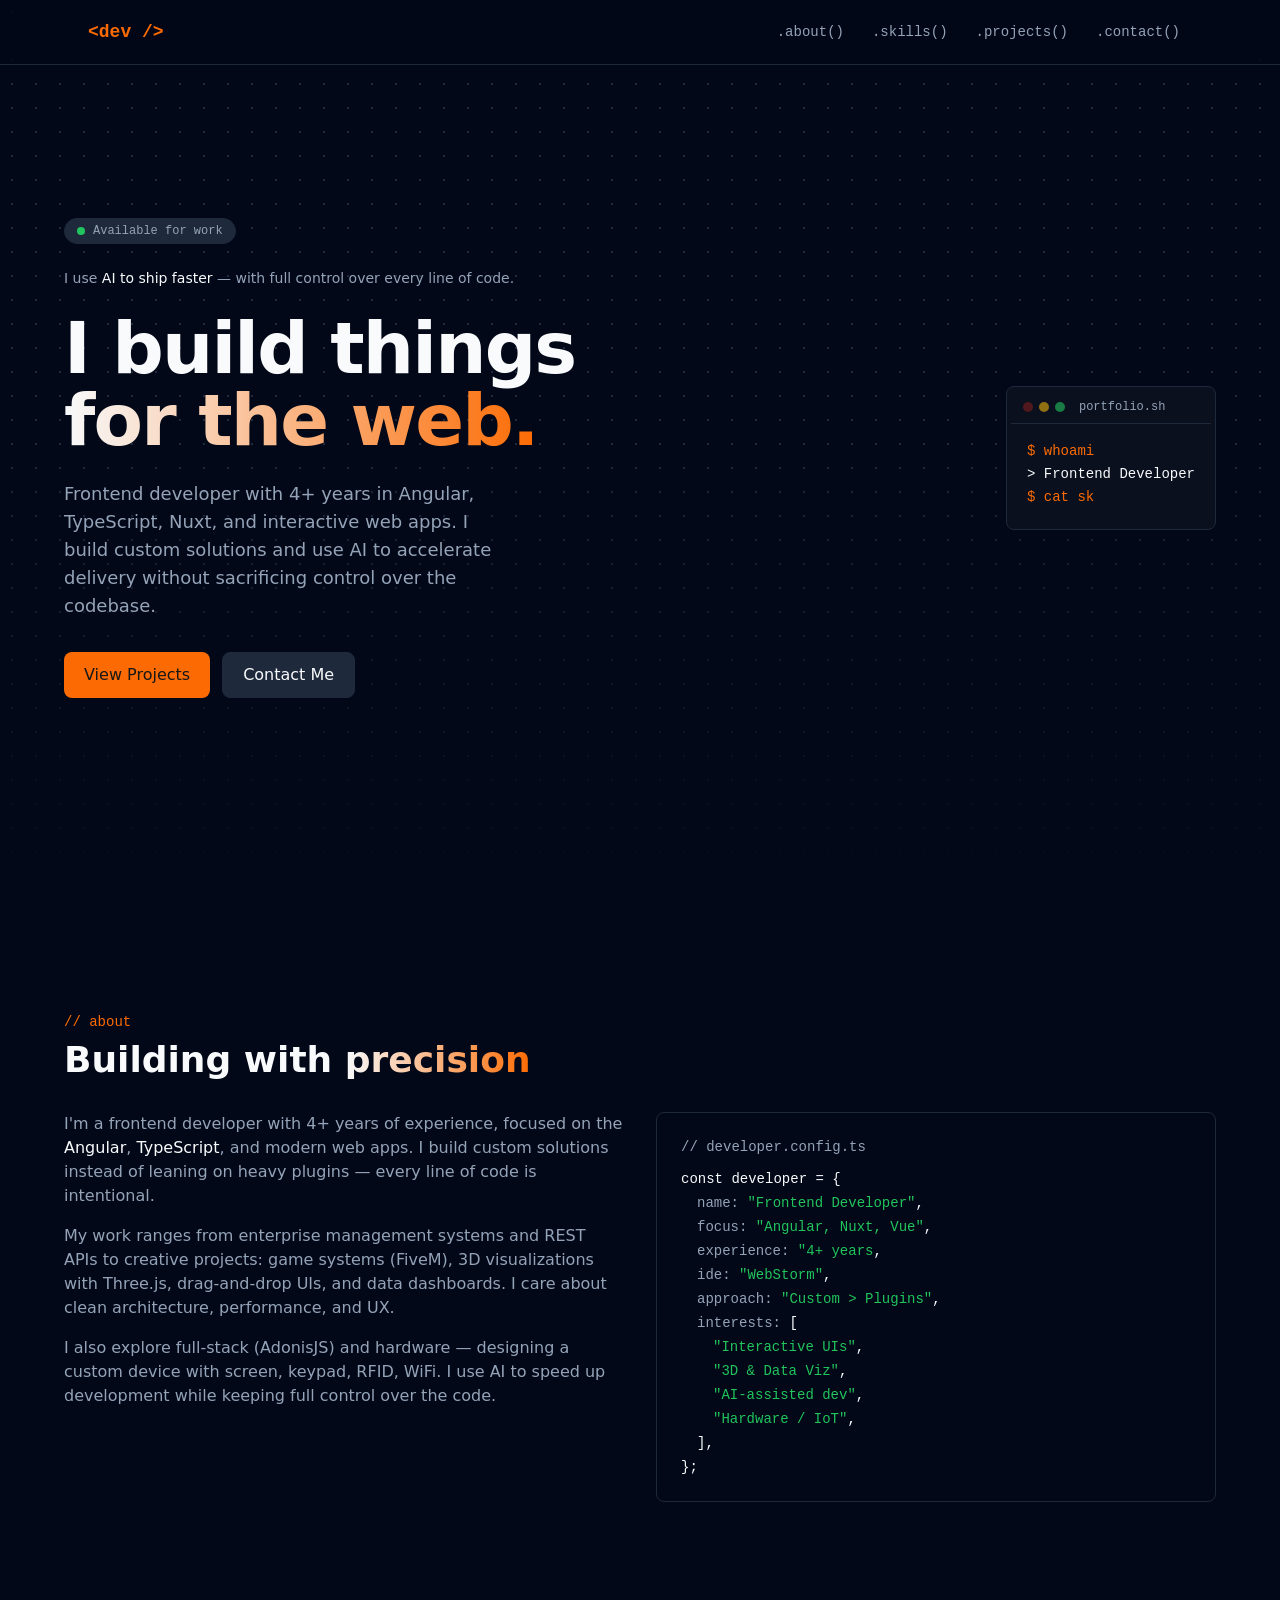
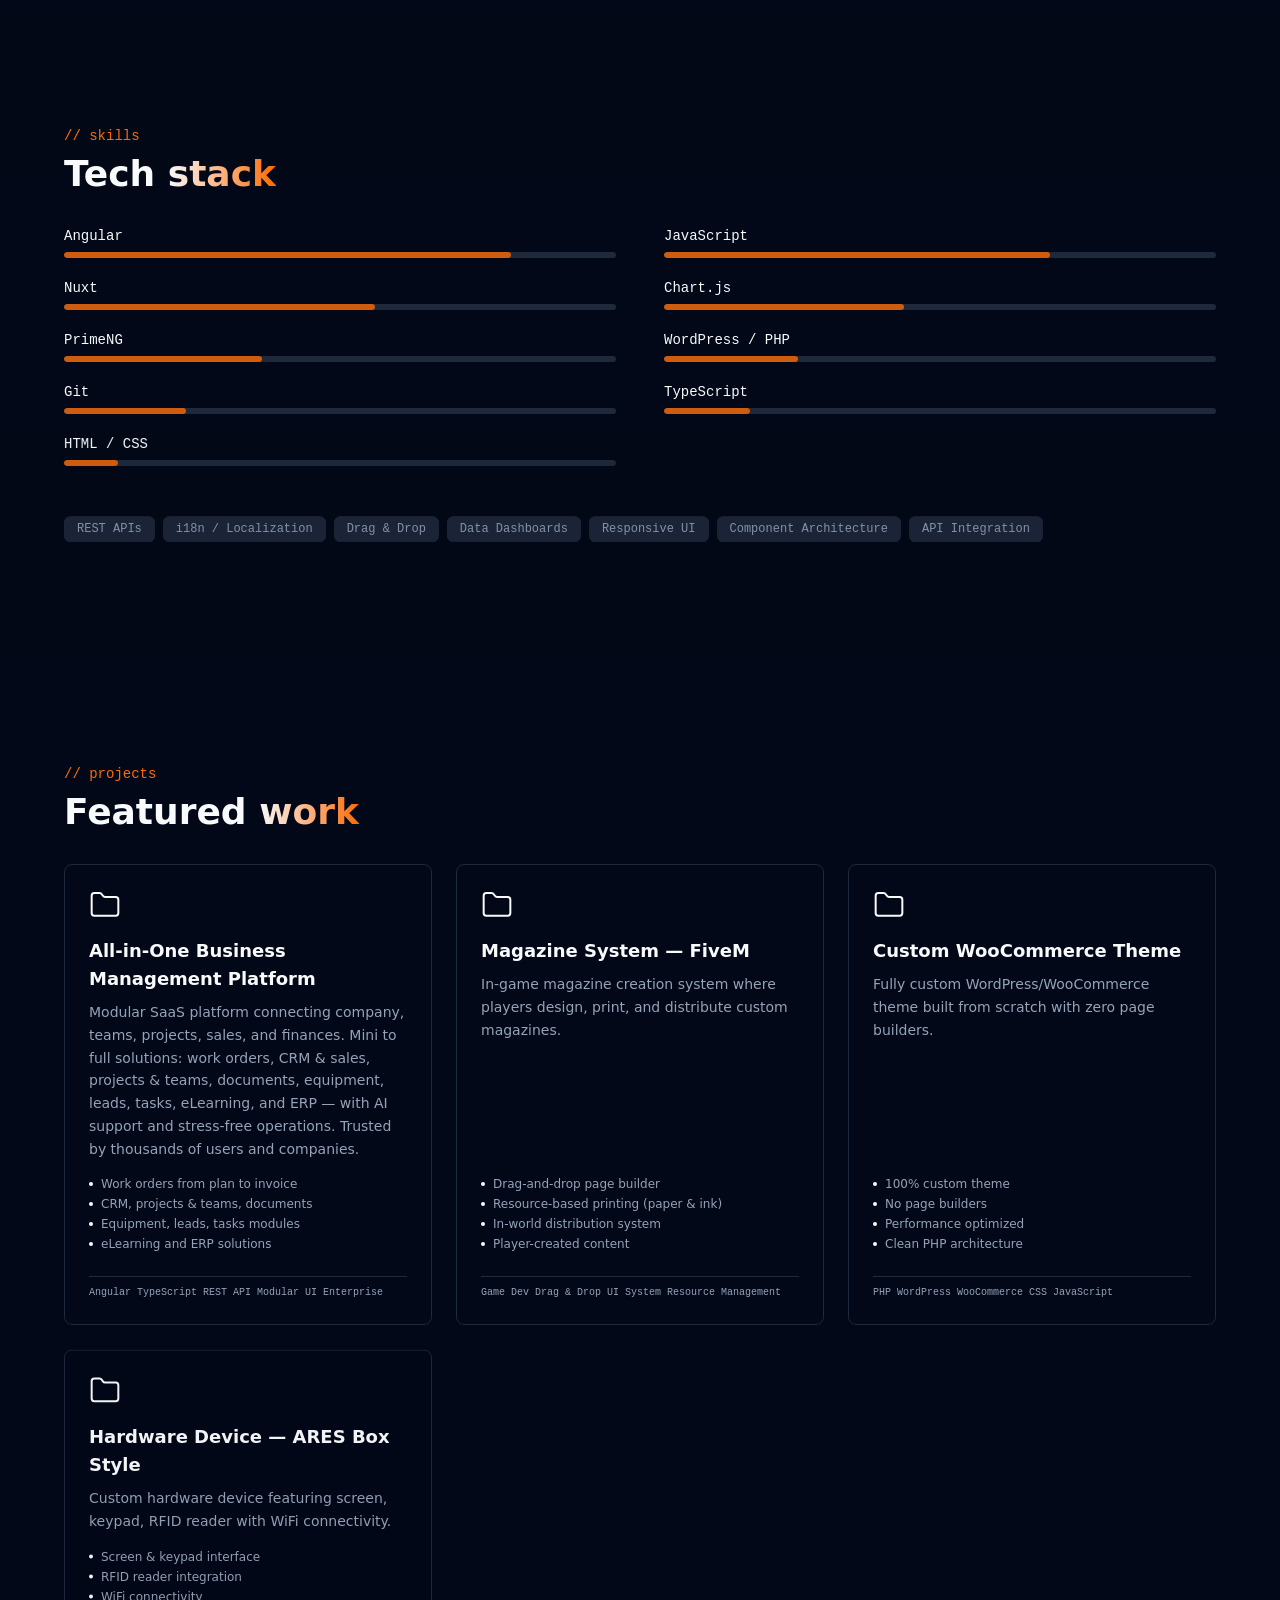
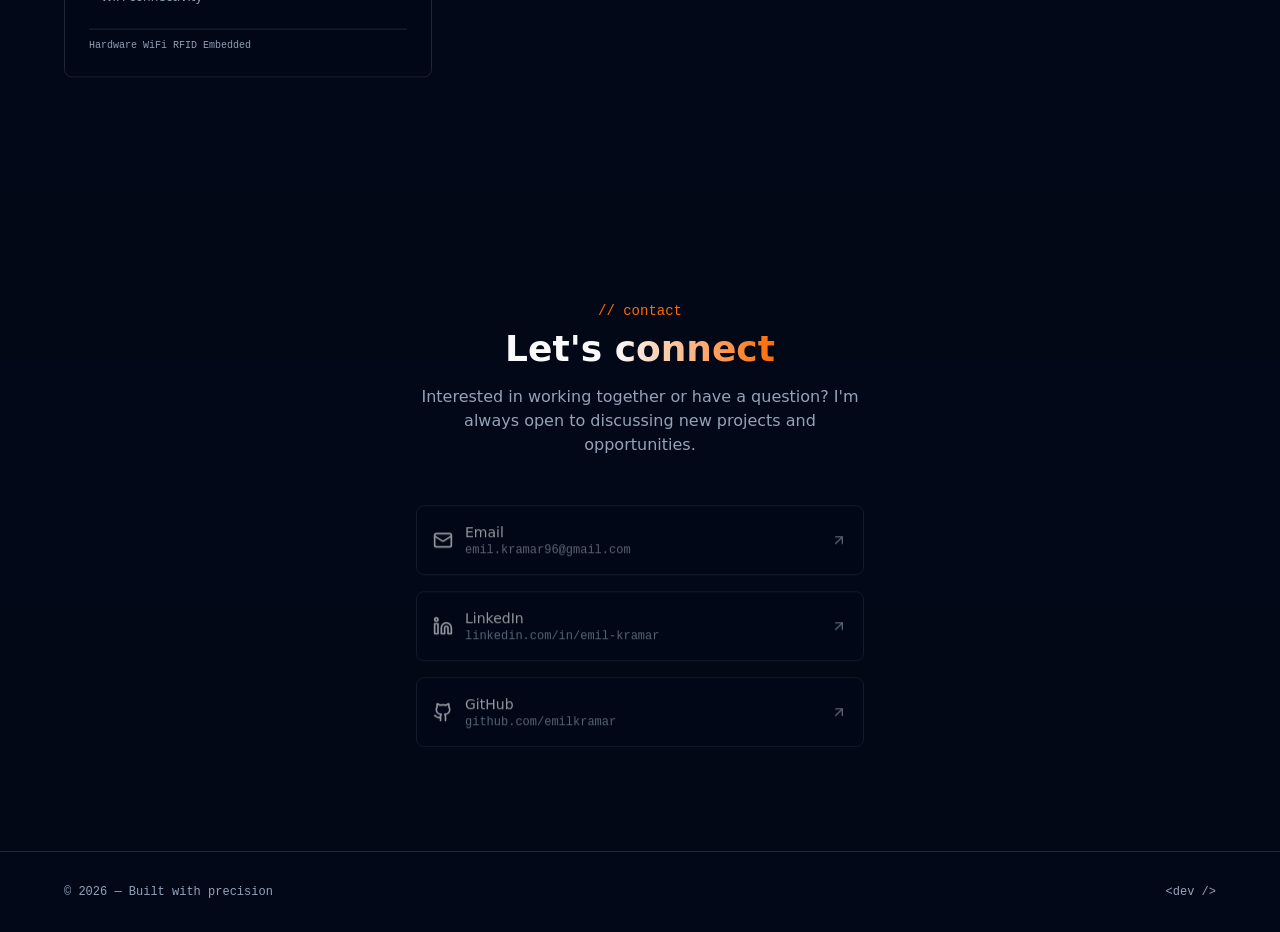
==== 200.html @ 864b54e6 "chore: new website" ====
<!DOCTYPE html><html><head><meta charset="utf-8"><meta name="viewport" content="width=device-width, initial-scale=1"><link rel="stylesheet" href="/_nuxt/entry.CVDHx2A9.css" crossorigin><link rel="modulepreload" as="script" crossorigin href="/_nuxt/D0ESFRKo.js"><script type="module" src="/_nuxt/D0ESFRKo.js" crossorigin></script></head><body><div id="__nuxt"></div><div id="teleports"></div><script>window.__NUXT__={};window.__NUXT__.config={public:{motion:{}},app:{baseURL:"/",buildId:"ab3ebd1c-940a-499d-b991-706740bbdeaf",buildAssetsDir:"/_nuxt/",cdnURL:""}}</script><script type="application/json" data-nuxt-data="nuxt-app" data-ssr="false" id="__NUXT_DATA__">[{"prerenderedAt":1,"serverRendered":2},1773310690649,false]</script></body></html>
---- _nuxt/entry.CVDHx2A9.css ----
*,::backdrop,:after,:before{--tw-border-spacing-x:0;--tw-border-spacing-y:0;--tw-translate-x:0;--tw-translate-y:0;--tw-rotate:0;--tw-skew-x:0;--tw-skew-y:0;--tw-scale-x:1;--tw-scale-y:1;--tw-pan-x: ;--tw-pan-y: ;--tw-pinch-zoom: ;--tw-scroll-snap-strictness:proximity;--tw-gradient-from-position: ;--tw-gradient-via-position: ;--tw-gradient-to-position: ;--tw-ordinal: ;--tw-slashed-zero: ;--tw-numeric-figure: ;--tw-numeric-spacing: ;--tw-numeric-fraction: ;--tw-ring-inset: ;--tw-ring-offset-width:0px;--tw-ring-offset-color:#fff;--tw-ring-color:#3b82f680;--tw-ring-offset-shadow:0 0 #0000;--tw-ring-shadow:0 0 #0000;--tw-shadow:0 0 #0000;--tw-shadow-colored:0 0 #0000;--tw-blur: ;--tw-brightness: ;--tw-contrast: ;--tw-grayscale: ;--tw-hue-rotate: ;--tw-invert: ;--tw-saturate: ;--tw-sepia: ;--tw-drop-shadow: ;--tw-backdrop-blur: ;--tw-backdrop-brightness: ;--tw-backdrop-contrast: ;--tw-backdrop-grayscale: ;--tw-backdrop-hue-rotate: ;--tw-backdrop-invert: ;--tw-backdrop-opacity: ;--tw-backdrop-saturate: ;--tw-backdrop-sepia: ;--tw-contain-size: ;--tw-contain-layout: ;--tw-contain-paint: ;--tw-contain-style: }:host,html{line-height:1.5;-webkit-text-size-adjust:100%;font-family:ui-sans-serif,system-ui,sans-serif,Apple Color Emoji,Segoe UI Emoji,Segoe UI Symbol,Noto Color Emoji;font-feature-settings:normal;font-variation-settings:normal;tab-size:4;-webkit-tap-highlight-color:transparent}sub,sup{font-size:75%;line-height:0;position:relative;vertical-align:initial}button,input:where([type=button]),input:where([type=reset]),input:where([type=submit]){-webkit-appearance:button;background-color:initial;background-image:none}progress{vertical-align:initial}.gap-x-12{column-gap:3rem}.from-transparent{--tw-gradient-from:#0000 var(--tw-gradient-from-position);--tw-gradient-to:#0000 var(--tw-gradient-to-position);--tw-gradient-stops:var(--tw-gradient-from),var(--tw-gradient-to)}.via-transparent{--tw-gradient-to:#0000 var(--tw-gradient-to-position);--tw-gradient-stops:var(--tw-gradient-from),#0000 var(--tw-gradient-via-position),var(--tw-gradient-to)}*,:after,:before{--tw-border-spacing-x:0;--tw-border-spacing-y:0;--tw-translate-x:0;--tw-translate-y:0;--tw-rotate:0;--tw-skew-x:0;--tw-skew-y:0;--tw-scale-x:1;--tw-scale-y:1;--tw-pan-x: ;--tw-pan-y: ;--tw-pinch-zoom: ;--tw-scroll-snap-strictness:proximity;--tw-gradient-from-position: ;--tw-gradient-via-position: ;--tw-gradient-to-position: ;--tw-ordinal: ;--tw-slashed-zero: ;--tw-numeric-figure: ;--tw-numeric-spacing: ;--tw-numeric-fraction: ;--tw-ring-inset: ;--tw-ring-offset-width:0px;--tw-ring-offset-color:#fff;--tw-ring-color:rgba(59,130,246,.5);--tw-ring-offset-shadow:0 0 #0000;--tw-ring-shadow:0 0 #0000;--tw-shadow:0 0 #0000;--tw-shadow-colored:0 0 #0000;--tw-blur: ;--tw-brightness: ;--tw-contrast: ;--tw-grayscale: ;--tw-hue-rotate: ;--tw-invert: ;--tw-saturate: ;--tw-sepia: ;--tw-drop-shadow: ;--tw-backdrop-blur: ;--tw-backdrop-brightness: ;--tw-backdrop-contrast: ;--tw-backdrop-grayscale: ;--tw-backdrop-hue-rotate: ;--tw-backdrop-invert: ;--tw-backdrop-opacity: ;--tw-backdrop-saturate: ;--tw-backdrop-sepia: ;--tw-contain-size: ;--tw-contain-layout: ;--tw-contain-paint: ;--tw-contain-style: }::backdrop{--tw-border-spacing-x:0;--tw-border-spacing-y:0;--tw-translate-x:0;--tw-translate-y:0;--tw-rotate:0;--tw-skew-x:0;--tw-skew-y:0;--tw-scale-x:1;--tw-scale-y:1;--tw-pan-x: ;--tw-pan-y: ;--tw-pinch-zoom: ;--tw-scroll-snap-strictness:proximity;--tw-gradient-from-position: ;--tw-gradient-via-position: ;--tw-gradient-to-position: ;--tw-ordinal: ;--tw-slashed-zero: ;--tw-numeric-figure: ;--tw-numeric-spacing: ;--tw-numeric-fraction: ;--tw-ring-inset: ;--tw-ring-offset-width:0px;--tw-ring-offset-color:#fff;--tw-ring-color:rgba(59,130,246,.5);--tw-ring-offset-shadow:0 0 #0000;--tw-ring-shadow:0 0 #0000;--tw-shadow:0 0 #0000;--tw-shadow-colored:0 0 #0000;--tw-blur: ;--tw-brightness: ;--tw-contrast: ;--tw-grayscale: ;--tw-hue-rotate: ;--tw-invert: ;--tw-saturate: ;--tw-sepia: ;--tw-drop-shadow: ;--tw-backdrop-blur: ;--tw-backdrop-brightness: ;--tw-backdrop-contrast: ;--tw-backdrop-grayscale: ;--tw-backdrop-hue-rotate: ;--tw-backdrop-invert: ;--tw-backdrop-opacity: ;--tw-backdrop-saturate: ;--tw-backdrop-sepia: ;--tw-contain-size: ;--tw-contain-layout: ;--tw-contain-paint: ;--tw-contain-style: }*,:after,:before{border:0 solid #e5e7eb;box-sizing:border-box}:after,:before{--tw-content:""}:host,html{line-height:1.5;-webkit-text-size-adjust:100%;font-family:ui-sans-serif,system-ui,sans-serif,Apple Color Emoji,Segoe UI Emoji,Segoe UI Symbol,Noto Color Emoji;font-feature-settings:normal;font-variation-settings:normal;-moz-tab-size:4;-o-tab-size:4;tab-size:4;-webkit-tap-highlight-color:transparent}body{line-height:inherit;margin:0}hr{border-top-width:1px;color:inherit;height:0}abbr:where([title]){-webkit-text-decoration:underline dotted;text-decoration:underline dotted}h1,h2,h3,h4,h5,h6{font-size:inherit;font-weight:inherit}a{color:inherit;text-decoration:inherit}b,strong{font-weight:bolder}code,kbd,pre,samp{font-family:ui-monospace,SFMono-Regular,Menlo,Monaco,Consolas,Liberation Mono,Courier New,monospace;font-feature-settings:normal;font-size:1em;font-variation-settings:normal}small{font-size:80%}sub,sup{font-size:75%;line-height:0;position:relative;vertical-align:baseline}sub{bottom:-.25em}sup{top:-.5em}table{border-collapse:collapse;border-color:inherit;text-indent:0}button,input,optgroup,select,textarea{color:inherit;font-family:inherit;font-feature-settings:inherit;font-size:100%;font-variation-settings:inherit;font-weight:inherit;letter-spacing:inherit;line-height:inherit;margin:0;padding:0}button,select{text-transform:none}button,input:where([type=button]),input:where([type=reset]),input:where([type=submit]){-webkit-appearance:button;background-color:transparent;background-image:none}:-moz-focusring{outline:auto}:-moz-ui-invalid{box-shadow:none}progress{vertical-align:baseline}::-webkit-inner-spin-button,::-webkit-outer-spin-button{height:auto}[type=search]{-webkit-appearance:textfield;outline-offset:-2px}::-webkit-search-decoration{-webkit-appearance:none}::-webkit-file-upload-button{-webkit-appearance:button;font:inherit}summary{display:list-item}blockquote,dd,dl,figure,h1,h2,h3,h4,h5,h6,hr,p,pre{margin:0}fieldset{margin:0}fieldset,legend{padding:0}menu,ol,ul{list-style:none;margin:0;padding:0}dialog{padding:0}textarea{resize:vertical}input::-moz-placeholder,textarea::-moz-placeholder{color:#9ca3af;opacity:1}input::placeholder,textarea::placeholder{color:#9ca3af;opacity:1}[role=button],button{cursor:pointer}:disabled{cursor:default}audio,canvas,embed,iframe,img,object,svg,video{display:block;vertical-align:middle}img,video{height:auto;max-width:100%}[hidden]:where(:not([hidden=until-found])){display:none}:root{--background:222.2 84% 4.9%;--foreground:210 40% 98%;--card:222.2 84% 4.9%;--card-foreground:210 40% 98%;--primary:210 40% 98%;--primary-foreground:222.2 47.4% 11.2%;--secondary:217.2 32.6% 17.5%;--secondary-foreground:210 40% 98%;--muted:217.2 32.6% 17.5%;--muted-foreground:215 20.2% 65.1%;--accent:217.2 32.6% 17.5%;--accent-foreground:210 40% 98%;--destructive:0 62.8% 30.6%;--destructive-foreground:210 40% 98%;--border:217.2 32.6% 17.5%;--input:217.2 32.6% 17.5%;--ring:212.7 26.8% 83.9%;--radius:.5rem;--terminal-bg:222.2 47.4% 8%;--terminal-green:142 71% 45%;--orange:25 98% 50%;--orange-foreground:0 0% 9%}*{border-color:hsl(var(--border))}body{background-color:hsl(var(--background));color:hsl(var(--foreground));-webkit-font-smoothing:antialiased;-moz-osx-font-smoothing:grayscale}.section-padding{padding:5rem 1.5rem}@media(min-width:768px){.section-padding{padding-bottom:7rem;padding-top:7rem}}.gradient-text{-webkit-background-clip:text;background-clip:text;background-image:linear-gradient(to right,hsl(var(--primary)),hsl(var(--orange)));color:transparent}.card-hover{transition-duration:.2s;transition-property:all;transition-timing-function:cubic-bezier(.4,0,.2,1)}.card-hover:hover{--tw-shadow:0 4px 6px -1px rgba(0,0,0,.1),0 2px 4px -2px rgba(0,0,0,.1);--tw-shadow-colored:0 4px 6px -1px var(--tw-shadow-color),0 2px 4px -2px var(--tw-shadow-color);box-shadow:var(--tw-ring-offset-shadow,0 0 #0000),var(--tw-ring-shadow,0 0 #0000),var(--tw-shadow);--tw-shadow-color:hsl(var(--primary)/.05);--tw-shadow:var(--tw-shadow-colored)}.project-card{transition:border-color .2s,box-shadow .2s}.project-card:hover{border-color:hsl(var(--orange));box-shadow:0 1px 3px #0000001a,0 1px 2px -1px #0000001a}.project-card:hover .project-card-title{color:hsl(var(--orange))}.project-card:hover .project-card-dot{background-color:hsl(var(--orange))}.contact-link-card{transition:border-color .2s}.contact-link-card:hover{border-color:hsl(var(--orange))}.contact-link-card:hover .contact-link-arrow{color:hsl(var(--orange))}.btn-orange{background-color:hsl(var(--orange));color:hsl(var(--orange-foreground))}.btn-orange:hover{filter:brightness(1.1)}.dot-grid{background-image:radial-gradient(circle,hsl(var(--border)) 1px,transparent 1px);background-size:24px 24px}.fixed{position:fixed}.absolute{position:absolute}.relative{position:relative}.inset-0{inset:0}.left-0{left:0}.right-0{right:0}.top-0{top:0}.z-50{z-index:50}.mx-auto{margin-left:auto;margin-right:auto}.mb-1\.5{margin-bottom:.375rem}.mb-10{margin-bottom:2.5rem}.mb-2{margin-bottom:.5rem}.mb-3{margin-bottom:.75rem}.mb-4{margin-bottom:1rem}.mb-6{margin-bottom:1.5rem}.mb-8{margin-bottom:2rem}.ml-0\.5{margin-left:.125rem}.ml-2{margin-left:.5rem}.mt-12{margin-top:3rem}.inline-block{display:inline-block}.flex{display:flex}.inline-flex{display:inline-flex}.grid{display:grid}.h-1{height:.25rem}.h-1\.5{height:.375rem}.h-2{height:.5rem}.h-2\.5{height:.625rem}.h-4{height:1rem}.h-full{height:100%}.min-h-screen{min-height:100vh}.w-1{width:.25rem}.w-2{width:.5rem}.w-2\.5{width:.625rem}.w-4{width:1rem}.w-full{width:100%}.max-w-6xl{max-width:72rem}.max-w-lg{max-width:32rem}.max-w-md{max-width:28rem}.flex-1{flex:1 1 0%}.shrink-0{flex-shrink:0}.translate-y-0\.5{--tw-translate-y:.125rem;transform:translate(var(--tw-translate-x),var(--tw-translate-y)) rotate(var(--tw-rotate)) skew(var(--tw-skew-x)) skewY(var(--tw-skew-y)) scaleX(var(--tw-scale-x)) scaleY(var(--tw-scale-y))}@keyframes pulse{50%{opacity:.5}}.animate-pulse{animation:pulse 2s cubic-bezier(.4,0,.6,1) infinite}.flex-col{flex-direction:column}.flex-wrap{flex-wrap:wrap}.items-start{align-items:flex-start}.items-center{align-items:center}.justify-between{justify-content:space-between}.gap-1{gap:.25rem}.gap-1\.5{gap:.375rem}.gap-12{gap:3rem}.gap-2{gap:.5rem}.gap-3{gap:.75rem}.gap-4{gap:1rem}.gap-6{gap:1.5rem}.gap-8{gap:2rem}.gap-x-12{-moz-column-gap:3rem;column-gap:3rem}.gap-y-5{row-gap:1.25rem}.space-y-1>:not([hidden])~:not([hidden]){--tw-space-y-reverse:0;margin-bottom:calc(.25rem*var(--tw-space-y-reverse));margin-top:calc(.25rem*(1 - var(--tw-space-y-reverse)))}.space-y-4>:not([hidden])~:not([hidden]){--tw-space-y-reverse:0;margin-bottom:calc(1rem*var(--tw-space-y-reverse));margin-top:calc(1rem*(1 - var(--tw-space-y-reverse)))}.space-y-6>:not([hidden])~:not([hidden]){--tw-space-y-reverse:0;margin-bottom:calc(1.5rem*var(--tw-space-y-reverse));margin-top:calc(1.5rem*(1 - var(--tw-space-y-reverse)))}.overflow-hidden{overflow:hidden}.rounded-full{border-radius:9999px}.rounded-lg{border-radius:var(--radius)}.rounded-md{border-radius:calc(var(--radius) - 2px)}.border{border-width:1px}.border-b{border-bottom-width:1px}.border-t{border-top-width:1px}.border-border{border-color:hsl(var(--border))}.bg-background{background-color:hsl(var(--background))}.bg-background\/80{background-color:hsl(var(--background)/.8)}.bg-card{background-color:hsl(var(--card))}.bg-card\/50{background-color:hsl(var(--card)/.5)}.bg-destructive\/60{background-color:hsl(var(--destructive)/.6)}.bg-orange{background-color:hsl(var(--orange))}.bg-primary{background-color:hsl(var(--primary))}.bg-secondary{background-color:hsl(var(--secondary))}.bg-yellow-500\/60{background-color:#eab30899}.bg-gradient-to-b{background-image:linear-gradient(to bottom,var(--tw-gradient-stops))}.from-transparent{--tw-gradient-from:transparent var(--tw-gradient-from-position);--tw-gradient-to:transparent var(--tw-gradient-to-position);--tw-gradient-stops:var(--tw-gradient-from),var(--tw-gradient-to)}.via-transparent{--tw-gradient-to:transparent var(--tw-gradient-to-position);--tw-gradient-stops:var(--tw-gradient-from),transparent var(--tw-gradient-via-position),var(--tw-gradient-to)}.to-background{--tw-gradient-to:hsl(var(--background)) var(--tw-gradient-to-position)}.p-1{padding:.25rem}.p-4{padding:1rem}.p-6{padding:1.5rem}.px-3{padding-left:.75rem;padding-right:.75rem}.px-5{padding-left:1.25rem;padding-right:1.25rem}.px-6{padding-left:1.5rem;padding-right:1.5rem}.py-1{padding-bottom:.25rem;padding-top:.25rem}.py-1\.5{padding-bottom:.375rem;padding-top:.375rem}.py-2{padding-bottom:.5rem;padding-top:.5rem}.py-2\.5{padding-bottom:.625rem;padding-top:.625rem}.py-4{padding-bottom:1rem;padding-top:1rem}.py-8{padding-bottom:2rem;padding-top:2rem}.pl-4{padding-left:1rem}.pl-8{padding-left:2rem}.pt-2{padding-top:.5rem}.pt-32{padding-top:8rem}.text-center{text-align:center}.font-mono{font-family:ui-monospace,SFMono-Regular,Menlo,Monaco,Consolas,Liberation Mono,Courier New,monospace}.text-3xl{font-size:1.875rem;line-height:2.25rem}.text-4xl{font-size:2.25rem;line-height:2.5rem}.text-\[10px\]{font-size:10px}.text-lg{font-size:1.125rem;line-height:1.75rem}.text-sm{font-size:.875rem;line-height:1.25rem}.text-xs{font-size:.75rem;line-height:1rem}.font-bold{font-weight:700}.font-medium{font-weight:500}.font-semibold{font-weight:600}.leading-relaxed{line-height:1.625}.leading-tight{line-height:1.25}.tracking-tight{letter-spacing:-.025em}.text-foreground{color:hsl(var(--foreground))}.text-muted-foreground{color:hsl(var(--muted-foreground))}.text-primary{color:hsl(var(--primary))}.text-secondary-foreground{color:hsl(var(--secondary-foreground))}.opacity-0{opacity:0}.opacity-100{opacity:1}.opacity-80{opacity:.8}.backdrop-blur-xl{--tw-backdrop-blur:blur(24px);-webkit-backdrop-filter:var(--tw-backdrop-blur) var(--tw-backdrop-brightness) var(--tw-backdrop-contrast) var(--tw-backdrop-grayscale) var(--tw-backdrop-hue-rotate) var(--tw-backdrop-invert) var(--tw-backdrop-opacity) var(--tw-backdrop-saturate) var(--tw-backdrop-sepia);backdrop-filter:var(--tw-backdrop-blur) var(--tw-backdrop-brightness) var(--tw-backdrop-contrast) var(--tw-backdrop-grayscale) var(--tw-backdrop-hue-rotate) var(--tw-backdrop-invert) var(--tw-backdrop-opacity) var(--tw-backdrop-saturate) var(--tw-backdrop-sepia)}.transition{transition-duration:.15s;transition-property:color,background-color,border-color,text-decoration-color,fill,stroke,opacity,box-shadow,transform,filter,backdrop-filter;transition-timing-function:cubic-bezier(.4,0,.2,1)}.transition-all{transition-duration:.15s;transition-property:all;transition-timing-function:cubic-bezier(.4,0,.2,1)}.transition-colors{transition-duration:.15s;transition-property:color,background-color,border-color,text-decoration-color,fill,stroke;transition-timing-function:cubic-bezier(.4,0,.2,1)}.transition-opacity{transition-duration:.15s;transition-property:opacity;transition-timing-function:cubic-bezier(.4,0,.2,1)}.transition-transform{transition-duration:.15s;transition-property:transform;transition-timing-function:cubic-bezier(.4,0,.2,1)}.bg-terminal-bg{background-color:hsl(var(--terminal-bg))}.bg-terminal-green{background-color:hsl(var(--terminal-green))}.text-terminal-green{color:hsl(var(--terminal-green))}.text-orange{color:hsl(var(--orange))}.bg-terminal-green\/60{background-color:hsl(var(--terminal-green)/.6)}.skill-bar-core,.skill-bar-frameworks,.skill-bar-libraries,.skill-bar-other,.skill-bar-tools{background-color:hsl(var(--orange))}.hover\:border-primary\/30:hover{border-color:hsl(var(--primary)/.3)}.hover\:text-foreground:hover{color:hsl(var(--foreground))}.hover\:text-orange:hover{color:hsl(var(--orange))}.group:hover .group-hover\:-translate-y-0\.5{--tw-translate-y:-.125rem}.group:hover .group-hover\:-translate-y-0\.5,.group:hover .group-hover\:translate-x-0\.5{transform:translate(var(--tw-translate-x),var(--tw-translate-y)) rotate(var(--tw-rotate)) skew(var(--tw-skew-x)) skewY(var(--tw-skew-y)) scaleX(var(--tw-scale-x)) scaleY(var(--tw-scale-y))}.group:hover .group-hover\:translate-x-0\.5{--tw-translate-x:.125rem}.group:hover .group-hover\:opacity-100{opacity:1}@media(min-width:640px){.sm\:grid-cols-2{grid-template-columns:repeat(2,minmax(0,1fr))}}@media(min-width:768px){.md\:grid-cols-2{grid-template-columns:repeat(2,minmax(0,1fr))}.md\:text-4xl{font-size:2.25rem;line-height:2.5rem}.md\:text-6xl{font-size:3.75rem;line-height:1}}@media(min-width:1024px){.lg\:grid-cols-3{grid-template-columns:repeat(3,minmax(0,1fr))}.lg\:flex-row{flex-direction:row}.lg\:items-center{align-items:center}.lg\:justify-between{justify-content:space-between}.lg\:text-7xl{font-size:4.5rem;line-height:1}}
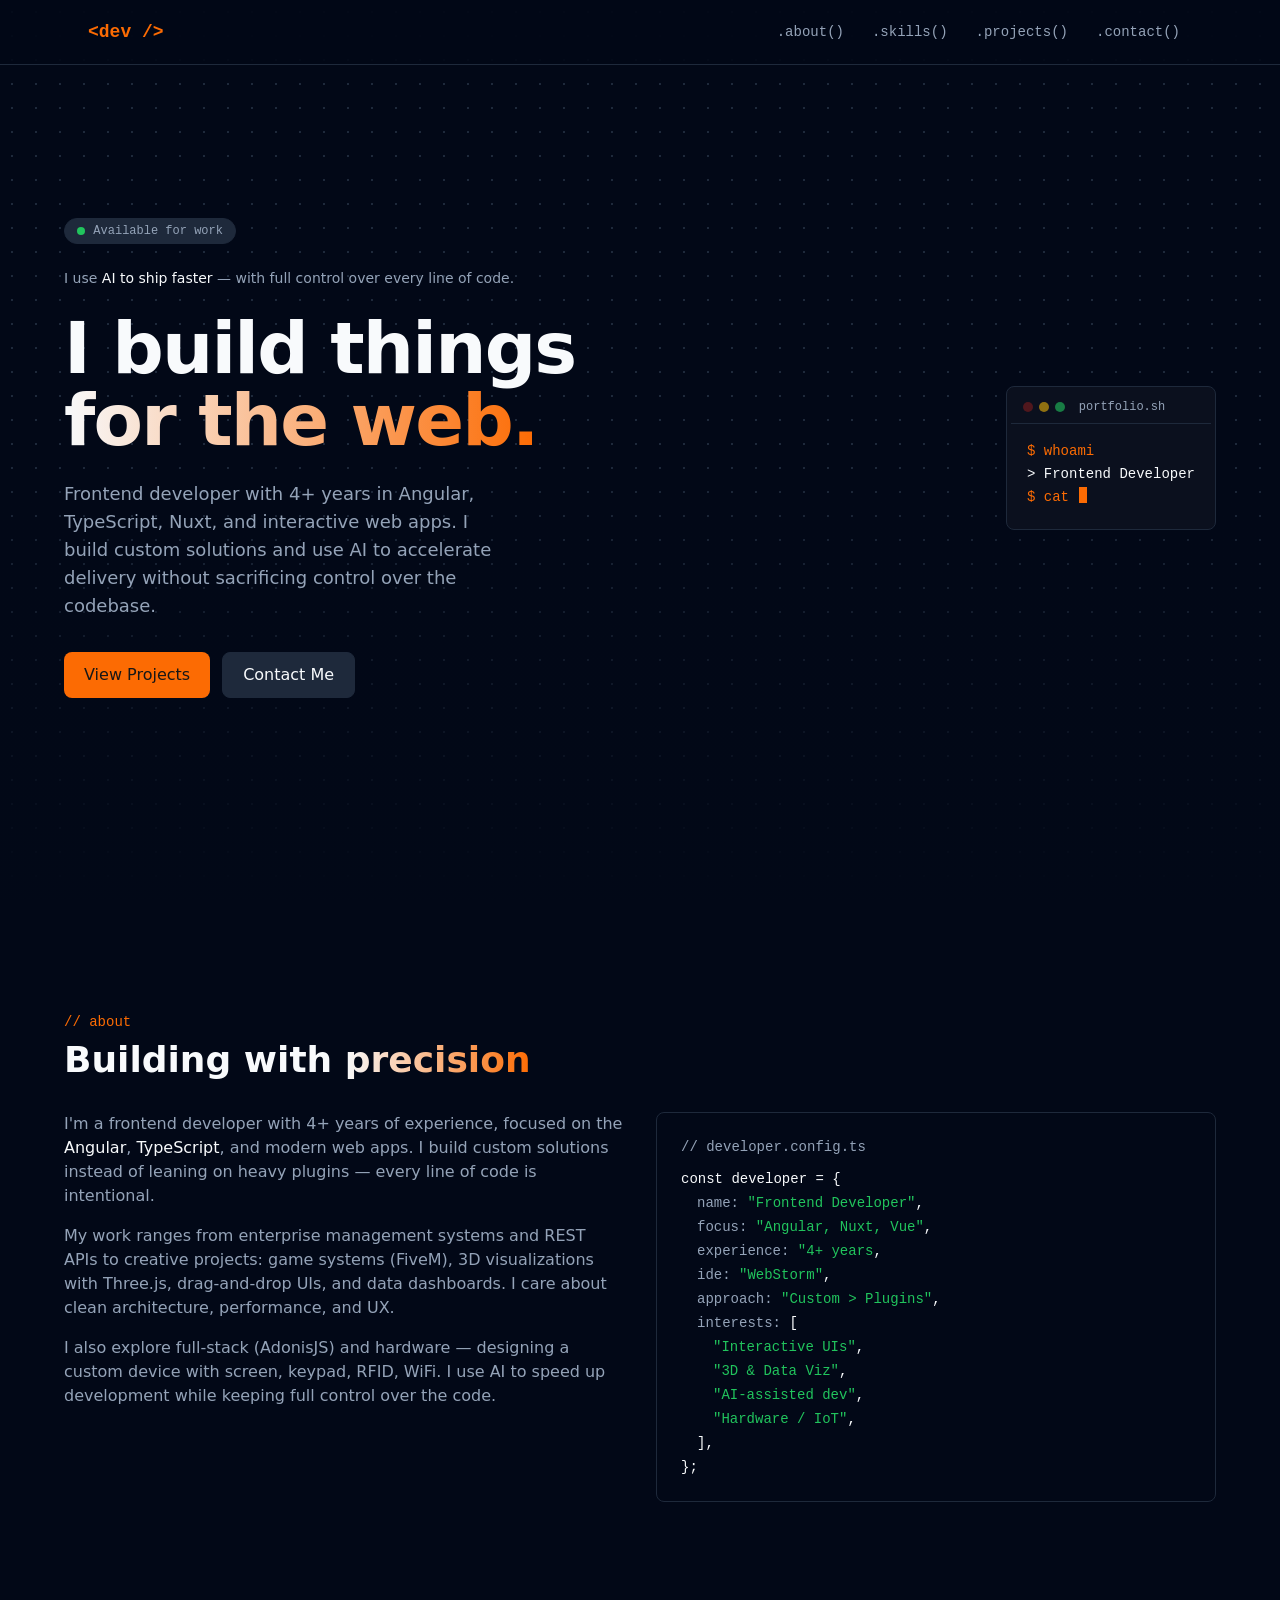
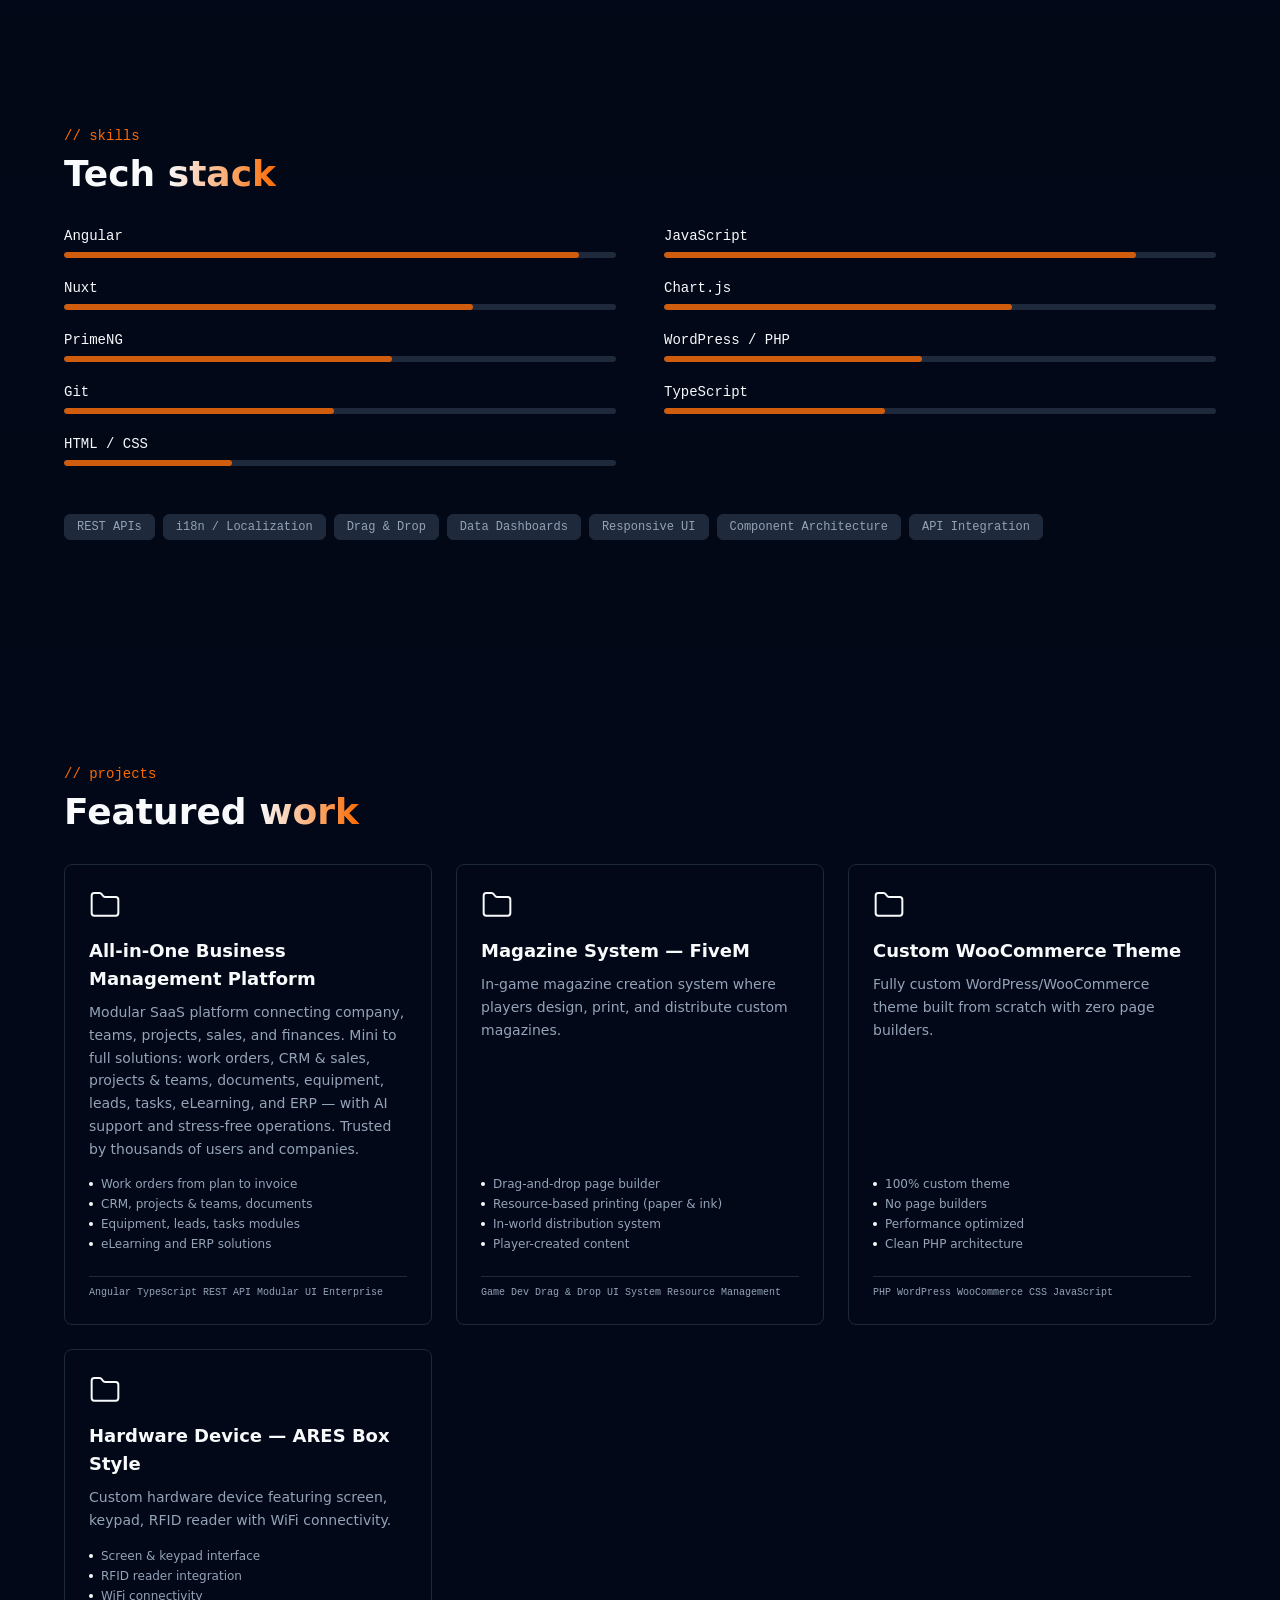
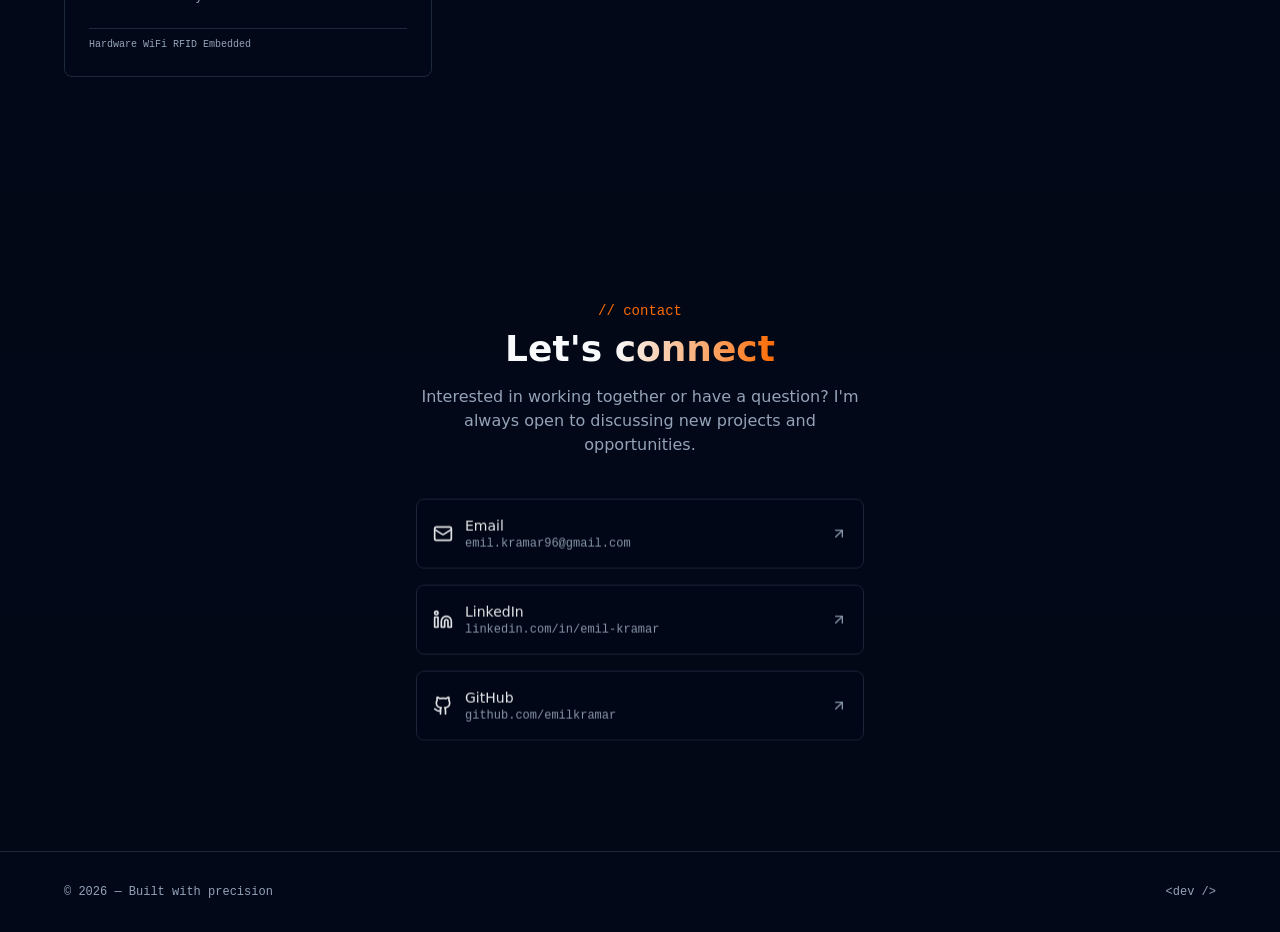
==== commit d10131f0: "chore: mobile responsive fixes" ====
--- a/200.html
+++ b/200.html
@@ -1 +1 @@
-<!DOCTYPE html><html><head><meta charset="utf-8"><meta name="viewport" content="width=device-width, initial-scale=1"><link rel="stylesheet" href="/_nuxt/entry.CVDHx2A9.css" crossorigin><link rel="modulepreload" as="script" crossorigin href="/_nuxt/D0ESFRKo.js"><script type="module" src="/_nuxt/D0ESFRKo.js" crossorigin></script></head><body><div id="__nuxt"></div><div id="teleports"></div><script>window.__NUXT__={};window.__NUXT__.config={public:{motion:{}},app:{baseURL:"/",buildId:"ab3ebd1c-940a-499d-b991-706740bbdeaf",buildAssetsDir:"/_nuxt/",cdnURL:""}}</script><script type="application/json" data-nuxt-data="nuxt-app" data-ssr="false" id="__NUXT_DATA__">[{"prerenderedAt":1,"serverRendered":2},1773310690649,false]</script></body></html>+<!DOCTYPE html><html><head><meta charset="utf-8"><meta name="viewport" content="width=device-width, initial-scale=1"><link rel="stylesheet" href="/_nuxt/entry.BvJVeonO.css" crossorigin><link rel="modulepreload" as="script" crossorigin href="/_nuxt/CisTD6m_.js"><script type="module" src="/_nuxt/CisTD6m_.js" crossorigin></script></head><body><div id="__nuxt"></div><div id="teleports"></div><script>window.__NUXT__={};window.__NUXT__.config={public:{motion:{}},app:{baseURL:"/",buildId:"4b3d0009-052d-4ce3-9e1e-1551782396f5",buildAssetsDir:"/_nuxt/",cdnURL:""}}</script><script type="application/json" data-nuxt-data="nuxt-app" data-ssr="false" id="__NUXT_DATA__">[{"prerenderedAt":1,"serverRendered":2},1773324178013,false]</script></body></html>
--- a/_nuxt/entry.BvJVeonO.css
+++ b/_nuxt/entry.BvJVeonO.css
@@ -0,0 +1 @@
+*,::backdrop,:after,:before{--tw-border-spacing-x:0;--tw-border-spacing-y:0;--tw-translate-x:0;--tw-translate-y:0;--tw-rotate:0;--tw-skew-x:0;--tw-skew-y:0;--tw-scale-x:1;--tw-scale-y:1;--tw-pan-x: ;--tw-pan-y: ;--tw-pinch-zoom: ;--tw-scroll-snap-strictness:proximity;--tw-gradient-from-position: ;--tw-gradient-via-position: ;--tw-gradient-to-position: ;--tw-ordinal: ;--tw-slashed-zero: ;--tw-numeric-figure: ;--tw-numeric-spacing: ;--tw-numeric-fraction: ;--tw-ring-inset: ;--tw-ring-offset-width:0px;--tw-ring-offset-color:#fff;--tw-ring-color:#3b82f680;--tw-ring-offset-shadow:0 0 #0000;--tw-ring-shadow:0 0 #0000;--tw-shadow:0 0 #0000;--tw-shadow-colored:0 0 #0000;--tw-blur: ;--tw-brightness: ;--tw-contrast: ;--tw-grayscale: ;--tw-hue-rotate: ;--tw-invert: ;--tw-saturate: ;--tw-sepia: ;--tw-drop-shadow: ;--tw-backdrop-blur: ;--tw-backdrop-brightness: ;--tw-backdrop-contrast: ;--tw-backdrop-grayscale: ;--tw-backdrop-hue-rotate: ;--tw-backdrop-invert: ;--tw-backdrop-opacity: ;--tw-backdrop-saturate: ;--tw-backdrop-sepia: ;--tw-contain-size: ;--tw-contain-layout: ;--tw-contain-paint: ;--tw-contain-style: }:host,html{line-height:1.5;-webkit-text-size-adjust:100%;font-family:ui-sans-serif,system-ui,sans-serif,Apple Color Emoji,Segoe UI Emoji,Segoe UI Symbol,Noto Color Emoji;font-feature-settings:normal;font-variation-settings:normal;tab-size:4;-webkit-tap-highlight-color:transparent}sub,sup{font-size:75%;line-height:0;position:relative;vertical-align:initial}button,input:where([type=button]),input:where([type=reset]),input:where([type=submit]){-webkit-appearance:button;background-color:initial;background-image:none}progress{vertical-align:initial}.gap-x-12{column-gap:3rem}.from-transparent{--tw-gradient-from:#0000 var(--tw-gradient-from-position);--tw-gradient-to:#0000 var(--tw-gradient-to-position);--tw-gradient-stops:var(--tw-gradient-from),var(--tw-gradient-to)}.via-transparent{--tw-gradient-to:#0000 var(--tw-gradient-to-position);--tw-gradient-stops:var(--tw-gradient-from),#0000 var(--tw-gradient-via-position),var(--tw-gradient-to)}*,:after,:before{--tw-border-spacing-x:0;--tw-border-spacing-y:0;--tw-translate-x:0;--tw-translate-y:0;--tw-rotate:0;--tw-skew-x:0;--tw-skew-y:0;--tw-scale-x:1;--tw-scale-y:1;--tw-pan-x: ;--tw-pan-y: ;--tw-pinch-zoom: ;--tw-scroll-snap-strictness:proximity;--tw-gradient-from-position: ;--tw-gradient-via-position: ;--tw-gradient-to-position: ;--tw-ordinal: ;--tw-slashed-zero: ;--tw-numeric-figure: ;--tw-numeric-spacing: ;--tw-numeric-fraction: ;--tw-ring-inset: ;--tw-ring-offset-width:0px;--tw-ring-offset-color:#fff;--tw-ring-color:rgba(59,130,246,.5);--tw-ring-offset-shadow:0 0 #0000;--tw-ring-shadow:0 0 #0000;--tw-shadow:0 0 #0000;--tw-shadow-colored:0 0 #0000;--tw-blur: ;--tw-brightness: ;--tw-contrast: ;--tw-grayscale: ;--tw-hue-rotate: ;--tw-invert: ;--tw-saturate: ;--tw-sepia: ;--tw-drop-shadow: ;--tw-backdrop-blur: ;--tw-backdrop-brightness: ;--tw-backdrop-contrast: ;--tw-backdrop-grayscale: ;--tw-backdrop-hue-rotate: ;--tw-backdrop-invert: ;--tw-backdrop-opacity: ;--tw-backdrop-saturate: ;--tw-backdrop-sepia: ;--tw-contain-size: ;--tw-contain-layout: ;--tw-contain-paint: ;--tw-contain-style: }::backdrop{--tw-border-spacing-x:0;--tw-border-spacing-y:0;--tw-translate-x:0;--tw-translate-y:0;--tw-rotate:0;--tw-skew-x:0;--tw-skew-y:0;--tw-scale-x:1;--tw-scale-y:1;--tw-pan-x: ;--tw-pan-y: ;--tw-pinch-zoom: ;--tw-scroll-snap-strictness:proximity;--tw-gradient-from-position: ;--tw-gradient-via-position: ;--tw-gradient-to-position: ;--tw-ordinal: ;--tw-slashed-zero: ;--tw-numeric-figure: ;--tw-numeric-spacing: ;--tw-numeric-fraction: ;--tw-ring-inset: ;--tw-ring-offset-width:0px;--tw-ring-offset-color:#fff;--tw-ring-color:rgba(59,130,246,.5);--tw-ring-offset-shadow:0 0 #0000;--tw-ring-shadow:0 0 #0000;--tw-shadow:0 0 #0000;--tw-shadow-colored:0 0 #0000;--tw-blur: ;--tw-brightness: ;--tw-contrast: ;--tw-grayscale: ;--tw-hue-rotate: ;--tw-invert: ;--tw-saturate: ;--tw-sepia: ;--tw-drop-shadow: ;--tw-backdrop-blur: ;--tw-backdrop-brightness: ;--tw-backdrop-contrast: ;--tw-backdrop-grayscale: ;--tw-backdrop-hue-rotate: ;--tw-backdrop-invert: ;--tw-backdrop-opacity: ;--tw-backdrop-saturate: ;--tw-backdrop-sepia: ;--tw-contain-size: ;--tw-contain-layout: ;--tw-contain-paint: ;--tw-contain-style: }*,:after,:before{border:0 solid #e5e7eb;box-sizing:border-box}:after,:before{--tw-content:""}:host,html{line-height:1.5;-webkit-text-size-adjust:100%;font-family:ui-sans-serif,system-ui,sans-serif,Apple Color Emoji,Segoe UI Emoji,Segoe UI Symbol,Noto Color Emoji;font-feature-settings:normal;font-variation-settings:normal;-moz-tab-size:4;-o-tab-size:4;tab-size:4;-webkit-tap-highlight-color:transparent}body{line-height:inherit;margin:0}hr{border-top-width:1px;color:inherit;height:0}abbr:where([title]){-webkit-text-decoration:underline dotted;text-decoration:underline dotted}h1,h2,h3,h4,h5,h6{font-size:inherit;font-weight:inherit}a{color:inherit;text-decoration:inherit}b,strong{font-weight:bolder}code,kbd,pre,samp{font-family:ui-monospace,SFMono-Regular,Menlo,Monaco,Consolas,Liberation Mono,Courier New,monospace;font-feature-settings:normal;font-size:1em;font-variation-settings:normal}small{font-size:80%}sub,sup{font-size:75%;line-height:0;position:relative;vertical-align:baseline}sub{bottom:-.25em}sup{top:-.5em}table{border-collapse:collapse;border-color:inherit;text-indent:0}button,input,optgroup,select,textarea{color:inherit;font-family:inherit;font-feature-settings:inherit;font-size:100%;font-variation-settings:inherit;font-weight:inherit;letter-spacing:inherit;line-height:inherit;margin:0;padding:0}button,select{text-transform:none}button,input:where([type=button]),input:where([type=reset]),input:where([type=submit]){-webkit-appearance:button;background-color:transparent;background-image:none}:-moz-focusring{outline:auto}:-moz-ui-invalid{box-shadow:none}progress{vertical-align:baseline}::-webkit-inner-spin-button,::-webkit-outer-spin-button{height:auto}[type=search]{-webkit-appearance:textfield;outline-offset:-2px}::-webkit-search-decoration{-webkit-appearance:none}::-webkit-file-upload-button{-webkit-appearance:button;font:inherit}summary{display:list-item}blockquote,dd,dl,figure,h1,h2,h3,h4,h5,h6,hr,p,pre{margin:0}fieldset{margin:0}fieldset,legend{padding:0}menu,ol,ul{list-style:none;margin:0;padding:0}dialog{padding:0}textarea{resize:vertical}input::-moz-placeholder,textarea::-moz-placeholder{color:#9ca3af;opacity:1}input::placeholder,textarea::placeholder{color:#9ca3af;opacity:1}[role=button],button{cursor:pointer}:disabled{cursor:default}audio,canvas,embed,iframe,img,object,svg,video{display:block;vertical-align:middle}img,video{height:auto;max-width:100%}[hidden]:where(:not([hidden=until-found])){display:none}:root{--background:222.2 84% 4.9%;--foreground:210 40% 98%;--card:222.2 84% 4.9%;--card-foreground:210 40% 98%;--primary:210 40% 98%;--primary-foreground:222.2 47.4% 11.2%;--secondary:217.2 32.6% 17.5%;--secondary-foreground:210 40% 98%;--muted:217.2 32.6% 17.5%;--muted-foreground:215 20.2% 65.1%;--accent:217.2 32.6% 17.5%;--accent-foreground:210 40% 98%;--destructive:0 62.8% 30.6%;--destructive-foreground:210 40% 98%;--border:217.2 32.6% 17.5%;--input:217.2 32.6% 17.5%;--ring:212.7 26.8% 83.9%;--radius:.5rem;--terminal-bg:222.2 47.4% 8%;--terminal-green:142 71% 45%;--orange:25 98% 50%;--orange-foreground:0 0% 9%}*{border-color:hsl(var(--border))}body{background-color:hsl(var(--background));color:hsl(var(--foreground));-webkit-font-smoothing:antialiased;-moz-osx-font-smoothing:grayscale}.section-padding{padding:5rem 1.5rem}@media(min-width:768px){.section-padding{padding-bottom:7rem;padding-top:7rem}}.gradient-text{-webkit-background-clip:text;background-clip:text;background-image:linear-gradient(to right,hsl(var(--primary)),hsl(var(--orange)));color:transparent}.card-hover{transition-duration:.2s;transition-property:all;transition-timing-function:cubic-bezier(.4,0,.2,1)}.card-hover:hover{--tw-shadow:0 4px 6px -1px rgba(0,0,0,.1),0 2px 4px -2px rgba(0,0,0,.1);--tw-shadow-colored:0 4px 6px -1px var(--tw-shadow-color),0 2px 4px -2px var(--tw-shadow-color);box-shadow:var(--tw-ring-offset-shadow,0 0 #0000),var(--tw-ring-shadow,0 0 #0000),var(--tw-shadow);--tw-shadow-color:hsl(var(--primary)/.05);--tw-shadow:var(--tw-shadow-colored)}.project-card{transition:border-color .2s,box-shadow .2s}.project-card:hover{border-color:hsl(var(--orange));box-shadow:0 1px 3px #0000001a,0 1px 2px -1px #0000001a}.project-card:hover .project-card-title{color:hsl(var(--orange))}.project-card:hover .project-card-dot{background-color:hsl(var(--orange))}.contact-link-card{transition:border-color .2s}.contact-link-card:hover{border-color:hsl(var(--orange))}.contact-link-card:hover .contact-link-arrow{color:hsl(var(--orange))}.btn-orange{background-color:hsl(var(--orange));color:hsl(var(--orange-foreground))}.btn-orange:hover{filter:brightness(1.1)}.dot-grid{background-image:radial-gradient(circle,hsl(var(--border)) 1px,transparent 1px);background-size:24px 24px}.fixed{position:fixed}.absolute{position:absolute}.relative{position:relative}.inset-0{inset:0}.left-0{left:0}.right-0{right:0}.top-0{top:0}.z-50{z-index:50}.mx-auto{margin-left:auto;margin-right:auto}.mb-1\.5{margin-bottom:.375rem}.mb-10{margin-bottom:2.5rem}.mb-2{margin-bottom:.5rem}.mb-3{margin-bottom:.75rem}.mb-4{margin-bottom:1rem}.mb-6{margin-bottom:1.5rem}.mb-8{margin-bottom:2rem}.ml-0\.5{margin-left:.125rem}.ml-2{margin-left:.5rem}.mt-12{margin-top:3rem}.block{display:block}.inline-block{display:inline-block}.inline{display:inline}.flex{display:flex}.inline-flex{display:inline-flex}.grid{display:grid}.hidden{display:none}.h-1{height:.25rem}.h-1\.5{height:.375rem}.h-10{height:2.5rem}.h-2{height:.5rem}.h-2\.5{height:.625rem}.h-4{height:1rem}.h-full{height:100%}.min-h-screen{min-height:100vh}.w-1{width:.25rem}.w-10{width:2.5rem}.w-2{width:.5rem}.w-2\.5{width:.625rem}.w-4{width:1rem}.w-full{width:100%}.max-w-6xl{max-width:72rem}.max-w-lg{max-width:32rem}.max-w-md{max-width:28rem}.flex-1{flex:1 1 0%}.shrink-0{flex-shrink:0}.-translate-y-2{--tw-translate-y:-.5rem}.-translate-y-2,.translate-y-0{transform:translate(var(--tw-translate-x),var(--tw-translate-y)) rotate(var(--tw-rotate)) skew(var(--tw-skew-x)) skewY(var(--tw-skew-y)) scaleX(var(--tw-scale-x)) scaleY(var(--tw-scale-y))}.translate-y-0{--tw-translate-y:0px}.translate-y-0\.5{--tw-translate-y:.125rem;transform:translate(var(--tw-translate-x),var(--tw-translate-y)) rotate(var(--tw-rotate)) skew(var(--tw-skew-x)) skewY(var(--tw-skew-y)) scaleX(var(--tw-scale-x)) scaleY(var(--tw-scale-y))}@keyframes pulse{50%{opacity:.5}}.animate-pulse{animation:pulse 2s cubic-bezier(.4,0,.6,1) infinite}.flex-col{flex-direction:column}.flex-wrap{flex-wrap:wrap}.items-start{align-items:flex-start}.items-center{align-items:center}.justify-center{justify-content:center}.justify-between{justify-content:space-between}.gap-1{gap:.25rem}.gap-1\.5{gap:.375rem}.gap-12{gap:3rem}.gap-2{gap:.5rem}.gap-3{gap:.75rem}.gap-4{gap:1rem}.gap-6{gap:1.5rem}.gap-8{gap:2rem}.gap-x-12{-moz-column-gap:3rem;column-gap:3rem}.gap-y-5{row-gap:1.25rem}.space-y-0>:not([hidden])~:not([hidden]){--tw-space-y-reverse:0;margin-bottom:calc(0px*var(--tw-space-y-reverse));margin-top:calc(0px*(1 - var(--tw-space-y-reverse)))}.space-y-1>:not([hidden])~:not([hidden]){--tw-space-y-reverse:0;margin-bottom:calc(.25rem*var(--tw-space-y-reverse));margin-top:calc(.25rem*(1 - var(--tw-space-y-reverse)))}.space-y-4>:not([hidden])~:not([hidden]){--tw-space-y-reverse:0;margin-bottom:calc(1rem*var(--tw-space-y-reverse));margin-top:calc(1rem*(1 - var(--tw-space-y-reverse)))}.space-y-6>:not([hidden])~:not([hidden]){--tw-space-y-reverse:0;margin-bottom:calc(1.5rem*var(--tw-space-y-reverse));margin-top:calc(1.5rem*(1 - var(--tw-space-y-reverse)))}.overflow-hidden{overflow:hidden}.rounded-full{border-radius:9999px}.rounded-lg{border-radius:var(--radius)}.rounded-md{border-radius:calc(var(--radius) - 2px)}.border{border-width:1px}.border-b{border-bottom-width:1px}.border-t{border-top-width:1px}.border-border{border-color:hsl(var(--border))}.bg-background{background-color:hsl(var(--background))}.bg-background\/80{background-color:hsl(var(--background)/.8)}.bg-background\/95{background-color:hsl(var(--background)/.95)}.bg-card{background-color:hsl(var(--card))}.bg-card\/50{background-color:hsl(var(--card)/.5)}.bg-destructive\/60{background-color:hsl(var(--destructive)/.6)}.bg-orange{background-color:hsl(var(--orange))}.bg-primary{background-color:hsl(var(--primary))}.bg-secondary{background-color:hsl(var(--secondary))}.bg-yellow-500\/60{background-color:#eab30899}.bg-gradient-to-b{background-image:linear-gradient(to bottom,var(--tw-gradient-stops))}.from-transparent{--tw-gradient-from:transparent var(--tw-gradient-from-position);--tw-gradient-to:transparent var(--tw-gradient-to-position);--tw-gradient-stops:var(--tw-gradient-from),var(--tw-gradient-to)}.via-transparent{--tw-gradient-to:transparent var(--tw-gradient-to-position);--tw-gradient-stops:var(--tw-gradient-from),transparent var(--tw-gradient-via-position),var(--tw-gradient-to)}.to-background{--tw-gradient-to:hsl(var(--background)) var(--tw-gradient-to-position)}.p-1{padding:.25rem}.p-4{padding:1rem}.p-6{padding:1.5rem}.px-3{padding-left:.75rem;padding-right:.75rem}.px-4{padding-left:1rem;padding-right:1rem}.px-5{padding-left:1.25rem;padding-right:1.25rem}.px-6{padding-left:1.5rem;padding-right:1.5rem}.py-1{padding-bottom:.25rem;padding-top:.25rem}.py-1\.5{padding-bottom:.375rem;padding-top:.375rem}.py-2{padding-bottom:.5rem;padding-top:.5rem}.py-2\.5{padding-bottom:.625rem;padding-top:.625rem}.py-3{padding-bottom:.75rem;padding-top:.75rem}.py-8{padding-bottom:2rem;padding-top:2rem}.pl-4{padding-left:1rem}.pl-8{padding-left:2rem}.pt-2{padding-top:.5rem}.pt-32{padding-top:8rem}.text-left{text-align:left}.text-center{text-align:center}.font-mono{font-family:ui-monospace,SFMono-Regular,Menlo,Monaco,Consolas,Liberation Mono,Courier New,monospace}.text-3xl{font-size:1.875rem;line-height:2.25rem}.text-4xl{font-size:2.25rem;line-height:2.5rem}.text-\[10px\]{font-size:10px}.text-base{font-size:1rem;line-height:1.5rem}.text-lg{font-size:1.125rem;line-height:1.75rem}.text-sm{font-size:.875rem;line-height:1.25rem}.text-xs{font-size:.75rem;line-height:1rem}.font-bold{font-weight:700}.font-medium{font-weight:500}.font-semibold{font-weight:600}.leading-relaxed{line-height:1.625}.leading-tight{line-height:1.25}.tracking-tight{letter-spacing:-.025em}.text-foreground{color:hsl(var(--foreground))}.text-muted-foreground{color:hsl(var(--muted-foreground))}.text-primary{color:hsl(var(--primary))}.text-secondary-foreground{color:hsl(var(--secondary-foreground))}.opacity-0{opacity:0}.opacity-100{opacity:1}.opacity-80{opacity:.8}.backdrop-blur-xl{--tw-backdrop-blur:blur(24px);-webkit-backdrop-filter:var(--tw-backdrop-blur) var(--tw-backdrop-brightness) var(--tw-backdrop-contrast) var(--tw-backdrop-grayscale) var(--tw-backdrop-hue-rotate) var(--tw-backdrop-invert) var(--tw-backdrop-opacity) var(--tw-backdrop-saturate) var(--tw-backdrop-sepia);backdrop-filter:var(--tw-backdrop-blur) var(--tw-backdrop-brightness) var(--tw-backdrop-contrast) var(--tw-backdrop-grayscale) var(--tw-backdrop-hue-rotate) var(--tw-backdrop-invert) var(--tw-backdrop-opacity) var(--tw-backdrop-saturate) var(--tw-backdrop-sepia)}.transition{transition-duration:.15s;transition-property:color,background-color,border-color,text-decoration-color,fill,stroke,opacity,box-shadow,transform,filter,backdrop-filter;transition-timing-function:cubic-bezier(.4,0,.2,1)}.transition-all{transition-duration:.15s;transition-property:all;transition-timing-function:cubic-bezier(.4,0,.2,1)}.transition-colors{transition-duration:.15s;transition-property:color,background-color,border-color,text-decoration-color,fill,stroke;transition-timing-function:cubic-bezier(.4,0,.2,1)}.transition-opacity{transition-duration:.15s;transition-property:opacity;transition-timing-function:cubic-bezier(.4,0,.2,1)}.transition-transform{transition-property:transform;transition-timing-function:cubic-bezier(.4,0,.2,1)}.duration-150,.transition-transform{transition-duration:.15s}.duration-200{transition-duration:.2s}.ease-in{transition-timing-function:cubic-bezier(.4,0,1,1)}.ease-out{transition-timing-function:cubic-bezier(0,0,.2,1)}.bg-terminal-bg{background-color:hsl(var(--terminal-bg))}.bg-terminal-green{background-color:hsl(var(--terminal-green))}.text-terminal-green{color:hsl(var(--terminal-green))}.text-orange{color:hsl(var(--orange))}.bg-terminal-green\/60{background-color:hsl(var(--terminal-green)/.6)}.skill-bar-core,.skill-bar-frameworks,.skill-bar-libraries,.skill-bar-other,.skill-bar-tools{background-color:hsl(var(--orange))}.hover\:border-primary\/30:hover{border-color:hsl(var(--primary)/.3)}.hover\:bg-secondary:hover{background-color:hsl(var(--secondary))}.hover\:text-foreground:hover{color:hsl(var(--foreground))}.hover\:text-orange:hover{color:hsl(var(--orange))}.group:hover .group-hover\:-translate-y-0\.5{--tw-translate-y:-.125rem}.group:hover .group-hover\:-translate-y-0\.5,.group:hover .group-hover\:translate-x-0\.5{transform:translate(var(--tw-translate-x),var(--tw-translate-y)) rotate(var(--tw-rotate)) skew(var(--tw-skew-x)) skewY(var(--tw-skew-y)) scaleX(var(--tw-scale-x)) scaleY(var(--tw-scale-y))}.group:hover .group-hover\:translate-x-0\.5{--tw-translate-x:.125rem}.group:hover .group-hover\:opacity-100{opacity:1}@media(min-width:640px){.sm\:grid-cols-2{grid-template-columns:repeat(2,minmax(0,1fr))}.sm\:px-6{padding-left:1.5rem;padding-right:1.5rem}.sm\:py-4{padding-bottom:1rem;padding-top:1rem}.sm\:text-lg{font-size:1.125rem;line-height:1.75rem}}@media(min-width:768px){.md\:flex{display:flex}.md\:hidden{display:none}.md\:grid-cols-2{grid-template-columns:repeat(2,minmax(0,1fr))}.md\:text-4xl{font-size:2.25rem;line-height:2.5rem}.md\:text-6xl{font-size:3.75rem;line-height:1}}@media(min-width:1024px){.lg\:grid-cols-3{grid-template-columns:repeat(3,minmax(0,1fr))}.lg\:flex-row{flex-direction:row}.lg\:items-center{align-items:center}.lg\:justify-between{justify-content:space-between}.lg\:text-7xl{font-size:4.5rem;line-height:1}}
